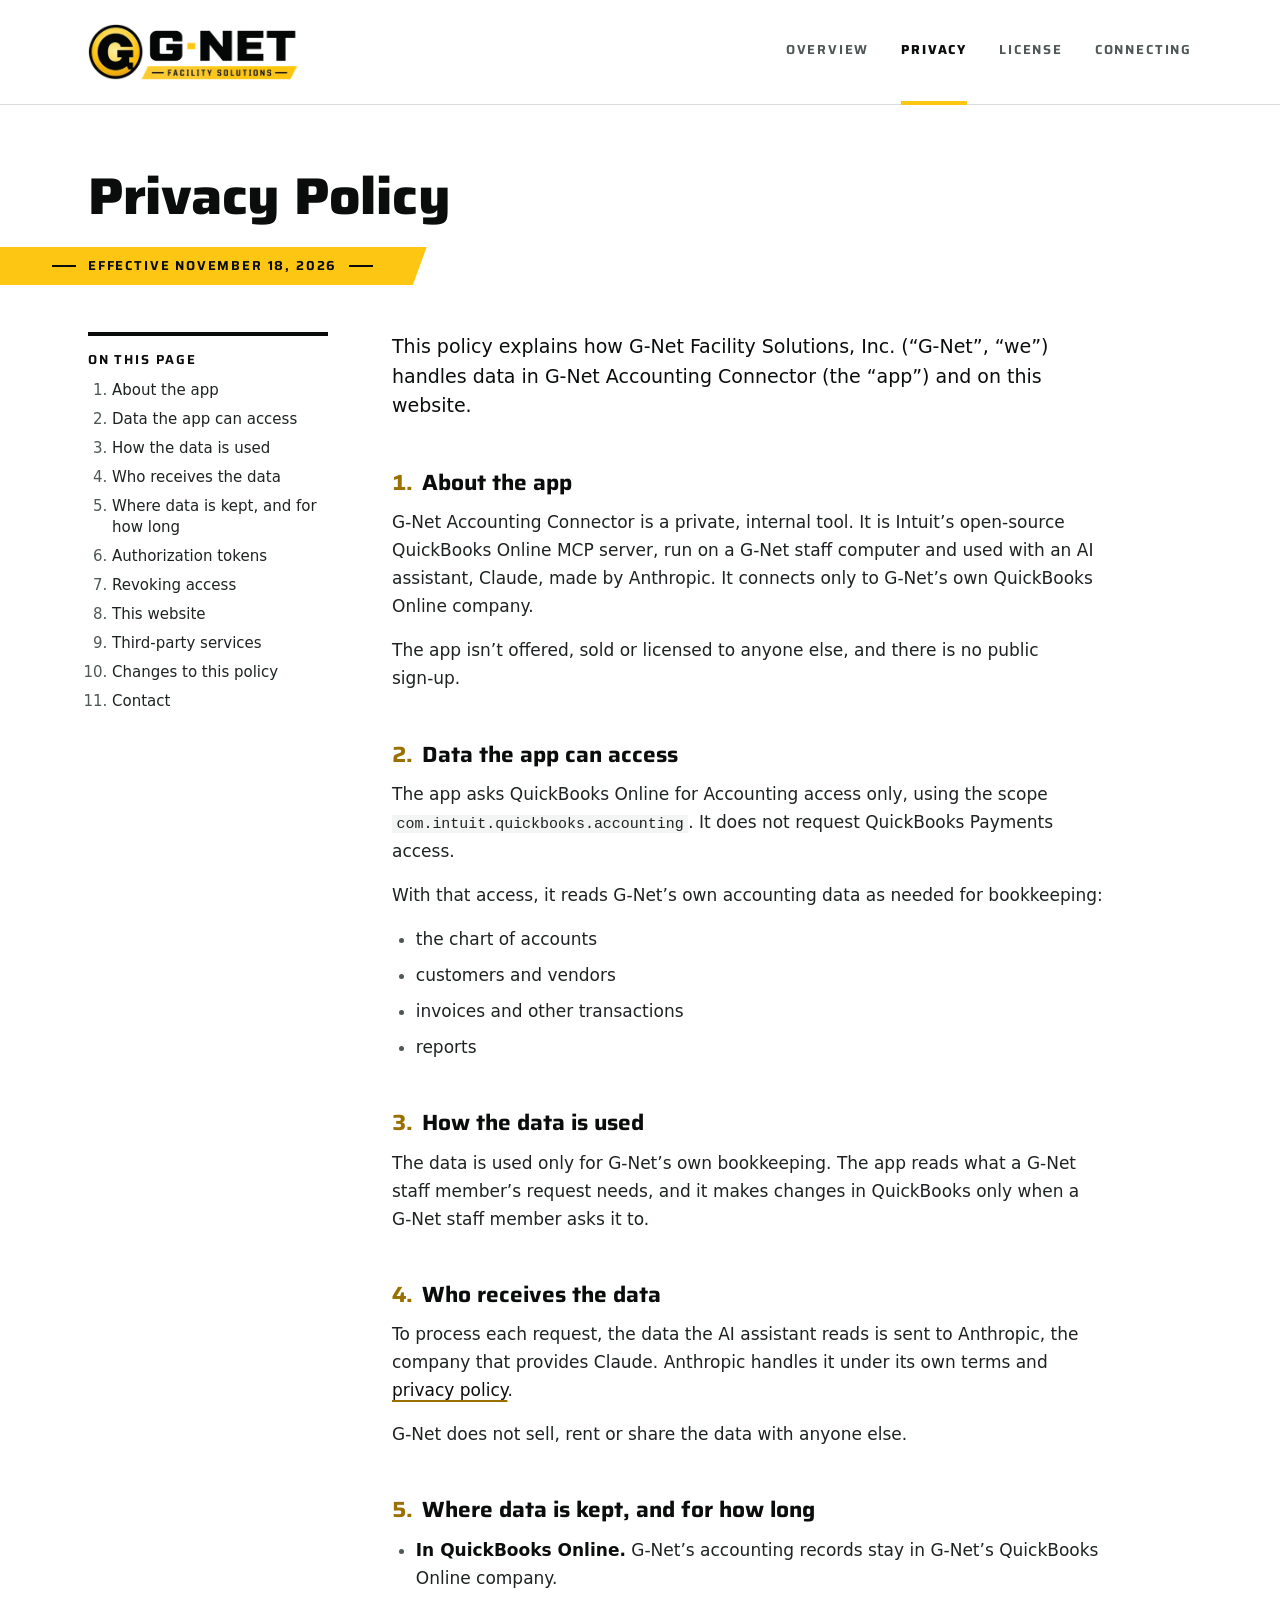
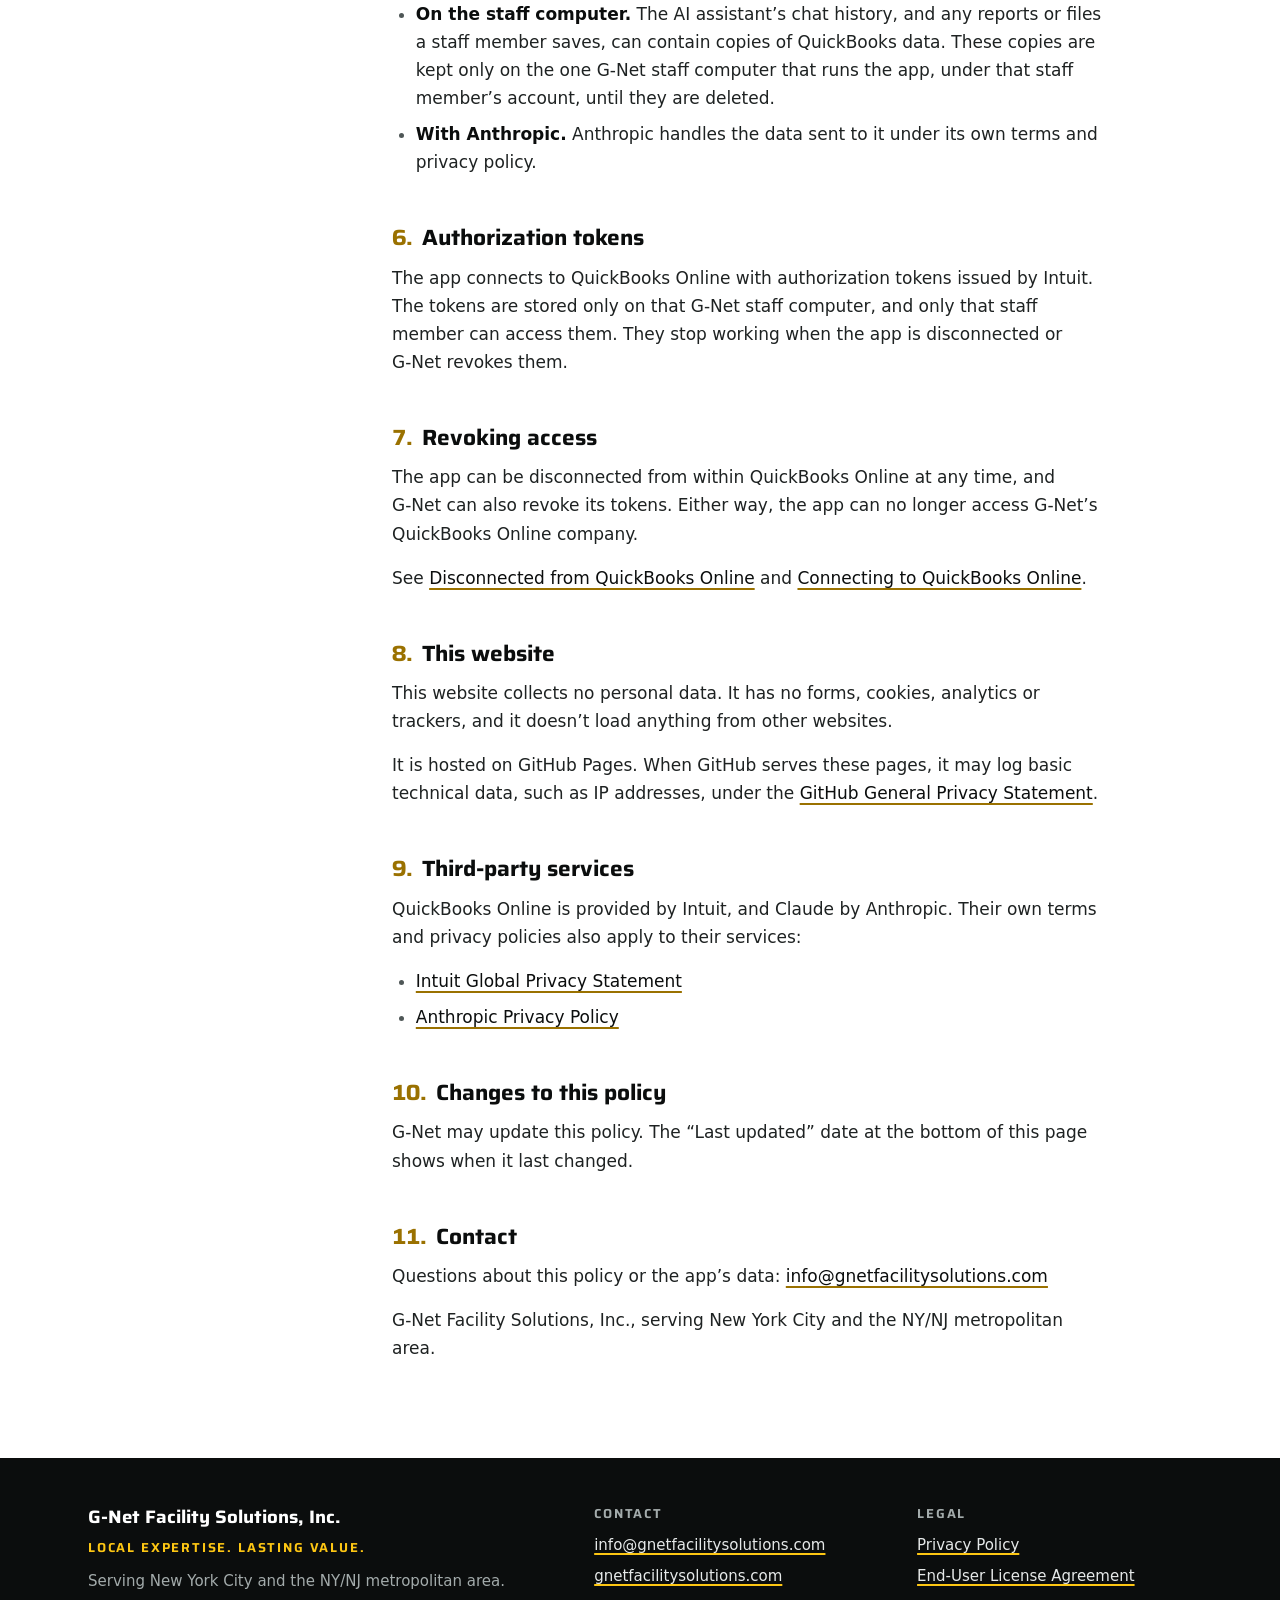
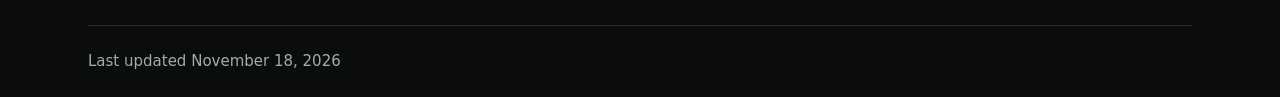
==== privacy.html @ 37465cec "Add G-Net Accounting Connector site" ====
<!doctype html>
<html lang="en">
<head>
  <meta charset="utf-8">
  <meta name="viewport" content="width=device-width, initial-scale=1">
  <meta http-equiv="Content-Security-Policy" content="default-src 'self'; img-src 'self'; style-src 'self'; font-src 'self'; script-src 'none'; object-src 'none'; base-uri 'self'; form-action 'none'">
  <title>Privacy Policy · G-Net Accounting Connector</title>
  <meta name="description" content="Privacy policy for G-Net Accounting Connector: what QuickBooks Online data it reads, who receives it, where it is kept, and how to revoke access.">
  <meta name="robots" content="noindex">
  <link rel="icon" href="favicon.ico" sizes="16x16 32x32 48x48">
  <link rel="icon" href="img/favicon.png" type="image/png" sizes="64x64">
  <link rel="apple-touch-icon" href="img/apple-touch-icon.png">
  <link rel="preload" href="fonts/saira-latin-wdth.woff2" as="font" type="font/woff2" crossorigin>
  <link rel="stylesheet" href="styles.css">
</head>
<body>
  <a class="skip" href="#main">Skip to content</a>

  <header class="masthead">
    <div class="masthead__inner">
      <a class="brand" href="index.html"><img src="img/gnet-logo.webp" width="480" height="127" alt="G-Net Facility Solutions"></a>
      <nav class="site-nav" aria-label="Main">
        <ul>
          <li><a href="index.html">Overview</a></li>
          <li><a href="privacy.html" aria-current="page">Privacy</a></li>
          <li><a href="eula.html">License</a></li>
          <li><a href="connect.html">Connecting</a></li>
        </ul>
      </nav>
    </div>
  </header>

  <main id="main">
    <div class="title">
      <h1>Privacy Policy</h1>
      <p class="band"><span>Effective <time datetime="2026-11-18">November 18, 2026</time></span></p>
    </div>

    <div class="layout layout--doc">
      <nav class="toc" aria-labelledby="toc-title">
        <p class="toc__title" id="toc-title">On this page</p>
        <ol>
          <li><a href="#about">About the app</a></li>
          <li><a href="#access">Data the app can access</a></li>
          <li><a href="#use">How the data is used</a></li>
          <li><a href="#sharing">Who receives the data</a></li>
          <li><a href="#retention">Where data is kept, and for how long</a></li>
          <li><a href="#tokens">Authorization tokens</a></li>
          <li><a href="#revoking">Revoking access</a></li>
          <li><a href="#website">This website</a></li>
          <li><a href="#third-parties">Third-party services</a></li>
          <li><a href="#changes">Changes to this policy</a></li>
          <li><a href="#contact">Contact</a></li>
        </ol>
      </nav>

      <article class="prose">
        <p class="lead">This policy explains how <span class="nb">G-Net</span> Facility Solutions, Inc. (“<span class="nb">G-Net</span>”, “we”) handles data in <span class="nb">G-Net</span> Accounting Connector (the “app”) and on this website.</p>

        <h2 id="about"><span class="num">1.</span> About the app</h2>
        <p><span class="nb">G-Net</span> Accounting Connector is a private, internal tool. It is Intuit’s open-source QuickBooks Online MCP server, run on a <span class="nb">G-Net</span> staff computer and used with an AI assistant, Claude, made by Anthropic. It connects only to <span class="nb">G-Net</span>’s own QuickBooks Online company.</p>
        <p>The app isn’t offered, sold or licensed to anyone else, and there is no public <span class="nb">sign-up</span>.</p>

        <h2 id="access"><span class="num">2.</span> Data the app can access</h2>
        <p>The app asks QuickBooks Online for Accounting access only, using the scope <code>com.intuit.quickbooks.accounting</code>. It does not request QuickBooks Payments access.</p>
        <p>With that access, it reads <span class="nb">G-Net</span>’s own accounting data as needed for bookkeeping:</p>
        <ul>
          <li>the chart of accounts</li>
          <li>customers and vendors</li>
          <li>invoices and other transactions</li>
          <li>reports</li>
        </ul>

        <h2 id="use"><span class="num">3.</span> How the data is used</h2>
        <p>The data is used only for <span class="nb">G-Net</span>’s own bookkeeping. The app reads what a <span class="nb">G-Net</span> staff member’s request needs, and it makes changes in QuickBooks only when a <span class="nb">G-Net</span> staff member asks it to.</p>

        <h2 id="sharing"><span class="num">4.</span> Who receives the data</h2>
        <p>To process each request, the data the AI assistant reads is sent to Anthropic, the company that provides Claude. Anthropic handles it under its own terms and <a href="https://www.anthropic.com/legal/privacy">privacy policy</a>.</p>
        <p><span class="nb">G-Net</span> does not sell, rent or share the data with anyone else.</p>

        <h2 id="retention"><span class="num">5.</span> Where data is kept, and for how long</h2>
        <ul>
          <li><strong>In QuickBooks Online.</strong> <span class="nb">G-Net</span>’s accounting records stay in <span class="nb">G-Net</span>’s QuickBooks Online company.</li>
          <li><strong>On the staff computer.</strong> The AI assistant’s chat history, and any reports or files a staff member saves, can contain copies of QuickBooks data. These copies are kept only on the one <span class="nb">G-Net</span> staff computer that runs the app, under that staff member’s account, until they are deleted.</li>
          <li><strong>With Anthropic.</strong> Anthropic handles the data sent to it under its own terms and privacy policy.</li>
        </ul>

        <h2 id="tokens"><span class="num">6.</span> Authorization tokens</h2>
        <p>The app connects to QuickBooks Online with authorization tokens issued by Intuit. The tokens are stored only on that <span class="nb">G-Net</span> staff computer, and only that staff member can access them. They stop working when the app is disconnected or <span class="nb">G-Net</span> revokes them.</p>

        <h2 id="revoking"><span class="num">7.</span> Revoking access</h2>
        <p>The app can be disconnected from within QuickBooks Online at any time, and <span class="nb">G-Net</span> can also revoke its tokens. Either way, the app can no longer access <span class="nb">G-Net</span>’s QuickBooks Online company.</p>
        <p>See <a href="disconnect.html">Disconnected from QuickBooks Online</a> and <a href="connect.html">Connecting to QuickBooks Online</a>.</p>

        <h2 id="website"><span class="num">8.</span> This website</h2>
        <p>This website collects no personal data. It has no forms, cookies, analytics or trackers, and it doesn’t load anything from other websites.</p>
        <p>It is hosted on GitHub Pages. When GitHub serves these pages, it may log basic technical data, such as IP addresses, under the <a href="https://docs.github.com/en/site-policy/privacy-policies/github-general-privacy-statement">GitHub General Privacy Statement</a>.</p>

        <h2 id="third-parties"><span class="num">9.</span> Third-party services</h2>
        <p>QuickBooks Online is provided by Intuit, and Claude by Anthropic. Their own terms and privacy policies also apply to their services:</p>
        <ul>
          <li><a href="https://www.intuit.com/privacy/statement/">Intuit Global Privacy Statement</a></li>
          <li><a href="https://www.anthropic.com/legal/privacy">Anthropic Privacy Policy</a></li>
        </ul>

        <h2 id="changes"><span class="num">10.</span> Changes to this policy</h2>
        <p><span class="nb">G-Net</span> may update this policy. The “Last updated” date at the bottom of this page shows when it last changed.</p>

        <h2 id="contact"><span class="num">11.</span> Contact</h2>
        <p>Questions about this policy or the app’s data: <a href="mailto:info@gnetfacilitysolutions.com">info@gnetfacilitysolutions.com</a></p>
        <p><span class="nb">G-Net</span> Facility Solutions, Inc., serving New York City and the NY/NJ metropolitan area.</p>
      </article>
    </div>
  </main>

  <footer class="site-footer">
    <div class="site-footer__inner">
      <div>
        <p class="site-footer__name"><span class="nb">G-Net</span> Facility Solutions, Inc.</p>
        <p class="site-footer__tagline">Local Expertise. Lasting Value.</p>
        <p>Serving New York City and the NY/NJ metropolitan area.</p>
      </div>
      <div>
        <p class="site-footer__label">Contact</p>
        <p><a href="mailto:info@gnetfacilitysolutions.com">info@gnetfacilitysolutions.com</a></p>
        <p><a href="https://gnetfacilitysolutions.com/">gnetfacilitysolutions.com</a></p>
      </div>
      <nav aria-label="Legal">
        <p class="site-footer__label">Legal</p>
        <ul>
          <li><a href="privacy.html" aria-current="page">Privacy Policy</a></li>
          <li><a href="eula.html">End-User License Agreement</a></li>
        </ul>
      </nav>
    </div>
    <div class="site-footer__base">
      <p>Last updated <time datetime="2026-11-18">November 18, 2026</time></p>
    </div>
  </footer>
</body>
</html>
---- styles.css ----
@font-face {
  font-family: "Saira Variable";
  src: url("fonts/saira-latin-wdth.woff2") format("woff2-variations"),
       url("fonts/saira-latin-wdth.woff2") format("woff2");
  font-weight: 100 900;
  font-stretch: 50% 125%;
  font-style: normal;
  font-display: swap;
}

:root {
  --yellow: #FDC613;
  --gold-deep: #9A7100;
  --ink: #0B0D0D;
  --ink-text: #1E2222;
  --ink-muted: #4F5757;
  --rule: #D9DCDA;
  --paper: #FFFFFF;
  --paper-tint: #F3F5F5;
  --footer-text: #E6E9E9;
  --footer-muted: #A3ABAB;
  --footer-rule: #2A3030;

  --font-display: "Saira Variable", system-ui, sans-serif;
  --font-body: system-ui, -apple-system, "Segoe UI", Roboto, "Helvetica Neue", Arial, sans-serif;
  --font-code: ui-monospace, "Cascadia Mono", Consolas, "SFMono-Regular", Menlo, monospace;

  --text-display: clamp(2.125rem, 1.55rem + 2.1vw, 3.25rem);
  --text-heading: 1.375rem;
  --text-sub: 1.0625rem;
  --text-body: 1.0625rem;
  --text-small: 0.9375rem;
  --text-label: 0.8125rem;

  --s1: 4px;
  --s2: 8px;
  --s3: 12px;
  --s4: 16px;
  --s5: 24px;
  --s6: 32px;
  --s7: 48px;
  --s8: 64px;
  --s9: 96px;

  --container: 75rem;
  --gutter: clamp(20px, 4vw, 48px);
  --measure: 66ch;
  --slant: -20deg;
}

*,
*::before,
*::after {
  box-sizing: border-box;
}

html {
  color-scheme: light;
  -webkit-text-size-adjust: 100%;
  text-size-adjust: 100%;
  scroll-padding-top: var(--s5);
}

body {
  margin: 0;
  min-height: 100vh;
  min-height: 100svh;
  display: flex;
  flex-direction: column;
  background: var(--paper);
  color: var(--ink-text);
  font-family: var(--font-body);
  font-size: var(--text-body);
  line-height: 1.65;
  overflow-x: clip;
  -webkit-font-smoothing: antialiased;
}

main {
  flex: 1 0 auto;
}

::selection {
  background: var(--yellow);
  color: var(--ink);
}

img {
  display: block;
  max-width: 100%;
  height: auto;
}

p,
ul,
ol,
dl,
dd,
h1,
h2,
h3 {
  margin: 0;
}

/* Links and focus */

a {
  color: var(--ink);
  text-decoration-line: underline;
  text-decoration-color: var(--gold-deep);
  text-decoration-thickness: 2px;
  text-underline-offset: 0.22em;
  transition: background-color 160ms cubic-bezier(0.16, 1, 0.3, 1),
              text-decoration-color 160ms cubic-bezier(0.16, 1, 0.3, 1);
}

a:hover {
  background-color: var(--yellow);
  text-decoration-color: var(--ink);
}

:focus-visible {
  outline: 3px solid var(--ink);
  outline-offset: 3px;
}

.skip {
  position: absolute;
  left: var(--gutter);
  top: var(--s2);
  z-index: 10;
  padding: var(--s2) var(--s4);
  background: var(--ink);
  color: var(--paper);
  font-weight: 600;
  text-decoration: none;
  transform: translateY(-200%);
}

.skip:focus-visible {
  transform: none;
  outline-color: var(--yellow);
}

.skip:hover {
  background: var(--ink);
}

/* Shared label voice, after the logo's "FACILITY SOLUTIONS" */

.label,
.site-nav a,
.band,
.toc__title,
.facts__title,
.facts dt,
.site-footer__label {
  font-family: var(--font-display);
  font-size: var(--text-label);
  font-weight: 650;
  font-stretch: 100%;
  line-height: 1.2;
  letter-spacing: 0.14em;
  text-transform: uppercase;
}

/* Masthead */

.masthead {
  border-bottom: 1px solid var(--rule);
}

.masthead__inner {
  max-width: var(--container);
  margin-inline: auto;
  padding-inline: var(--gutter);
  display: flex;
  flex-wrap: wrap;
  align-items: stretch;
  justify-content: space-between;
  column-gap: var(--s7);
}

.brand {
  display: block;
  align-self: center;
  margin-block: var(--s5);
}

.brand:hover {
  background: none;
}

.brand img {
  width: 210px;
}

.site-nav ul {
  height: 100%;
  display: flex;
  align-items: stretch;
  gap: var(--s6);
  padding: 0;
  list-style: none;
}

.site-nav li {
  display: flex;
}

.site-nav a {
  display: flex;
  align-items: center;
  margin-bottom: -1px;
  padding-block: var(--s3);
  border-bottom: 4px solid transparent;
  color: var(--ink-muted);
  text-decoration: none;
  transition: color 160ms cubic-bezier(0.16, 1, 0.3, 1),
              border-color 160ms cubic-bezier(0.16, 1, 0.3, 1);
}

.site-nav a:hover {
  background: none;
  color: var(--ink);
  border-bottom-color: var(--ink);
}

.site-nav a[aria-current="page"] {
  color: var(--ink);
  font-weight: 750;
  border-bottom-color: var(--yellow);
}

.site-nav a:focus-visible {
  outline-offset: -3px;
}

/* Title block and the banner band */

.title {
  max-width: var(--container);
  margin-inline: auto;
  padding: var(--s8) var(--gutter) var(--s7);
}

.title h1 {
  max-width: 22ch;
  color: var(--ink);
  font-family: var(--font-display);
  font-size: var(--text-display);
  font-weight: 800;
  font-stretch: 112%;
  line-height: 1.05;
  letter-spacing: -0.005em;
  text-wrap: balance;
}

.band {
  position: relative;
  isolation: isolate;
  display: inline-flex;
  align-items: center;
  gap: var(--s3);
  margin-top: var(--s5);
  padding: 11px 40px 11px 0;
  color: var(--ink);
}

.band::before {
  content: "";
  position: absolute;
  z-index: -1;
  inset: 0 0 0 -100vw;
  background: var(--yellow);
  transform: skewX(var(--slant));
  transform-origin: 0 100%;
}

.band::after,
.band > span::before {
  content: "";
  flex: none;
  width: 24px;
  height: 2px;
  background: var(--ink);
}

.band > span {
  position: relative;
}

.band > span::before {
  position: absolute;
  top: calc(50% - 1px);
  right: calc(100% + var(--s3));
}

/* Page layouts */

.layout {
  max-width: var(--container);
  margin-inline: auto;
  padding: 0 var(--gutter) var(--s9);
  display: grid;
  grid-template-columns: minmax(0, 1fr);
  gap: var(--s7);
}

.layout > * {
  min-width: 0;
}

.layout--single .prose,
.layout--info .prose,
.layout--doc .prose {
  max-width: var(--measure);
}

@media (min-width: 880px) {
  .layout--doc {
    grid-template-columns: 15rem minmax(0, var(--measure));
    column-gap: var(--s8);
    justify-content: start;
    align-items: start;
  }

  .layout--doc .toc {
    position: sticky;
    top: var(--s6);
  }

  .layout--info {
    grid-template-columns: minmax(0, var(--measure)) 19rem;
    grid-template-areas:
      "lead facts"
      "body facts";
    grid-template-rows: auto 1fr;
    column-gap: var(--s8);
    row-gap: var(--s7);
    justify-content: start;
    align-items: start;
  }

  .layout--info .lead-block {
    grid-area: lead;
  }

  .layout--info .facts {
    grid-area: facts;
  }

  .layout--info .body-block {
    grid-area: body;
  }
}

/* Reading column */

.prose > * + * {
  margin-top: var(--s4);
}

.prose h2 {
  margin-top: var(--s7);
  color: var(--ink);
  font-family: var(--font-display);
  font-size: var(--text-heading);
  font-weight: 700;
  font-stretch: 106%;
  line-height: 1.25;
  text-wrap: balance;
}

.prose h2 + * {
  margin-top: var(--s3);
}

.prose > h2:first-child {
  margin-top: 0;
}

.prose h2 .num {
  color: var(--gold-deep);
  font-variant-numeric: tabular-nums;
  margin-right: 0.15em;
}

.prose ul,
.prose ol {
  padding-left: 1.4em;
}

.prose li + li {
  margin-top: var(--s2);
}

.prose li::marker {
  color: var(--ink-muted);
}

.prose ol > li::marker {
  font-variant-numeric: tabular-nums;
  font-weight: 600;
}

.prose strong {
  color: var(--ink);
  font-weight: 650;
}

.lead {
  color: var(--ink);
  font-size: 1.1875rem;
  line-height: 1.55;
}

.muted {
  color: var(--ink-muted);
}

.nb {
  white-space: nowrap;
}

code {
  padding: 0.05em 0.3em;
  background: var(--paper-tint);
  font-family: var(--font-code);
  font-size: 0.88em;
  overflow-wrap: anywhere;
}

/* Contents rail (legal pages) */

.toc {
  border-top: 4px solid var(--ink);
  padding-top: var(--s4);
}

.toc__title {
  color: var(--ink);
}

.toc ol {
  margin-top: var(--s3);
  padding-left: 1.6em;
  font-size: var(--text-small);
  line-height: 1.4;
}

.toc li + li {
  margin-top: var(--s2);
}

.toc li::marker {
  color: var(--ink-muted);
  font-variant-numeric: tabular-nums;
}

.toc a {
  color: var(--ink-text);
  text-decoration-color: transparent;
}

.toc a:hover {
  text-decoration-color: var(--ink);
}

/* Fact list aside (info pages) */

.facts {
  border-top: 4px solid var(--ink);
  background: var(--paper-tint);
  padding: var(--s5);
}

.facts__title {
  color: var(--ink);
}

.facts dl {
  margin-top: var(--s4);
}

.facts dl > div {
  padding-block: var(--s3);
  border-top: 1px solid var(--rule);
}

.facts dl > div:last-child {
  padding-bottom: 0;
}

.facts dt {
  color: var(--ink-muted);
  font-size: 0.75rem;
}

.facts dd {
  margin-top: var(--s1);
  color: var(--ink);
  font-size: var(--text-small);
  font-weight: 500;
  line-height: 1.45;
}

/* Page list (overview) */

.pages {
  padding: 0;
  list-style: none;
}

.pages li:last-child {
  border-bottom: 1px solid var(--rule);
}

.prose .pages {
  padding-left: 0;
}

.prose .pages li + li {
  margin-top: 0;
}

.pages li {
  padding-block: var(--s4);
  border-top: 1px solid var(--rule);
}

.pages a {
  font-family: var(--font-display);
  font-size: var(--text-sub);
  font-weight: 700;
  font-stretch: 106%;
  line-height: 1.3;
}

.pages p {
  margin-top: var(--s1);
  color: var(--ink-muted);
  font-size: var(--text-small);
  line-height: 1.5;
}

/* Footer */

.site-footer {
  background: var(--ink);
  color: var(--footer-text);
  font-size: var(--text-small);
  line-height: 1.55;
}

.site-footer a {
  color: var(--footer-text);
  text-decoration-color: var(--yellow);
}

.site-footer a:hover {
  background: none;
  color: var(--yellow);
  text-decoration-color: var(--yellow);
}

.site-footer :focus-visible {
  outline-color: var(--yellow);
}

.site-footer__inner {
  max-width: var(--container);
  margin-inline: auto;
  padding: var(--s7) var(--gutter) var(--s6);
  display: grid;
  grid-template-columns: minmax(0, 1fr);
  gap: var(--s6);
}

@media (min-width: 720px) {
  .site-footer__inner {
    grid-template-columns: minmax(0, 2fr) minmax(0, 1.2fr) minmax(0, 1.2fr);
    gap: var(--s7);
  }
}

.site-footer__name {
  color: var(--paper);
  font-family: var(--font-display);
  font-size: 1.125rem;
  font-weight: 700;
  font-stretch: 108%;
  line-height: 1.3;
}

.site-footer__tagline {
  margin-top: var(--s2);
  color: var(--yellow);
  font-family: var(--font-display);
  font-size: var(--text-label);
  font-weight: 650;
  letter-spacing: 0.14em;
  text-transform: uppercase;
}

.site-footer__inner p + p {
  margin-top: var(--s2);
}

.site-footer__inner .site-footer__tagline + p {
  margin-top: var(--s3);
  color: var(--footer-muted);
}

.site-footer__label {
  color: var(--footer-muted);
  margin-bottom: var(--s3);
}

.site-footer ul {
  padding: 0;
  list-style: none;
}

.site-footer li + li {
  margin-top: var(--s2);
}

.site-footer__base {
  max-width: var(--container);
  margin-inline: auto;
  padding-inline: var(--gutter);
}

.site-footer__base p {
  padding-block: var(--s5);
  border-top: 1px solid var(--footer-rule);
  color: var(--footer-muted);
}

/* Narrow screens */

@media (max-width: 719px) {
  .brand {
    align-self: flex-start;
    margin-block: var(--s4) var(--s2);
  }

  .brand img {
    width: 168px;
  }

  .masthead__inner {
    flex-direction: column;
    align-items: stretch;
  }

  .site-nav ul {
    flex-wrap: wrap;
    justify-content: space-between;
    column-gap: var(--s3);
    row-gap: 0;
  }

  .site-nav a {
    padding-block: var(--s3);
    font-size: 0.75rem;
    letter-spacing: 0.1em;
  }

  .title {
    padding-top: var(--s7);
    padding-bottom: var(--s6);
  }

  .band > span::before {
    display: none;
  }

  .layout {
    padding-bottom: var(--s8);
  }
}

@media (prefers-reduced-motion: reduce) {
  * {
    transition: none !important;
  }
}

/* Print: plain document, black on white */

@media print {
  @page {
    margin: 18mm 16mm;
  }

  html {
    font-size: 10.5pt;
  }

  body {
    display: block;
    color: #000;
  }

  .skip,
  .site-nav,
  .toc,
  .site-footer nav {
    display: none;
  }

  .masthead {
    border-bottom: 1pt solid #000;
  }

  .brand {
    margin-block: 0 8pt;
  }

  .brand img {
    width: 150px;
  }

  .title {
    padding: 14pt 0 10pt;
  }

  .band {
    margin-top: 8pt;
    padding: 0;
  }

  .band::before,
  .band::after,
  .band > span::before {
    display: none;
  }

  .layout {
    display: block;
    padding: 0;
  }

  .layout .prose,
  .facts {
    max-width: none;
  }

  .facts {
    margin: 12pt 0;
    padding: 8pt 0;
    border-top: 1pt solid #000;
    background: none;
  }

  .prose h2 {
    break-after: avoid;
    margin-top: 16pt;
  }

  p,
  li {
    orphans: 3;
    widows: 3;
  }

  a,
  .site-footer a {
    color: #000;
    text-decoration: underline;
    text-decoration-color: #000;
    text-decoration-thickness: 1px;
  }

  .prose a[href^="http"]::after,
  .prose a[href^="mailto:"]::after {
    content: " (" attr(href) ")";
    font-size: 0.9em;
    overflow-wrap: anywhere;
  }

  .prose a[href^="mailto:"]::after {
    content: none;
  }

  .site-footer {
    margin-top: 18pt;
    border-top: 1pt solid #000;
    background: none;
    color: #000;
  }

  .site-footer__inner {
    display: block;
    padding: 8pt 0 0;
  }

  .site-footer__inner > * + * {
    margin-top: 6pt;
  }

  .site-footer a,
  .site-footer__name,
  .site-footer__tagline,
  .site-footer__label,
  .site-footer__inner .site-footer__tagline + p,
  .site-footer__base p {
    color: #000;
  }

  .site-footer__base {
    padding: 0;
  }

  .site-footer__base p {
    padding-block: 6pt 0;
    border-top: 0;
  }

  code {
    background: none;
  }
}
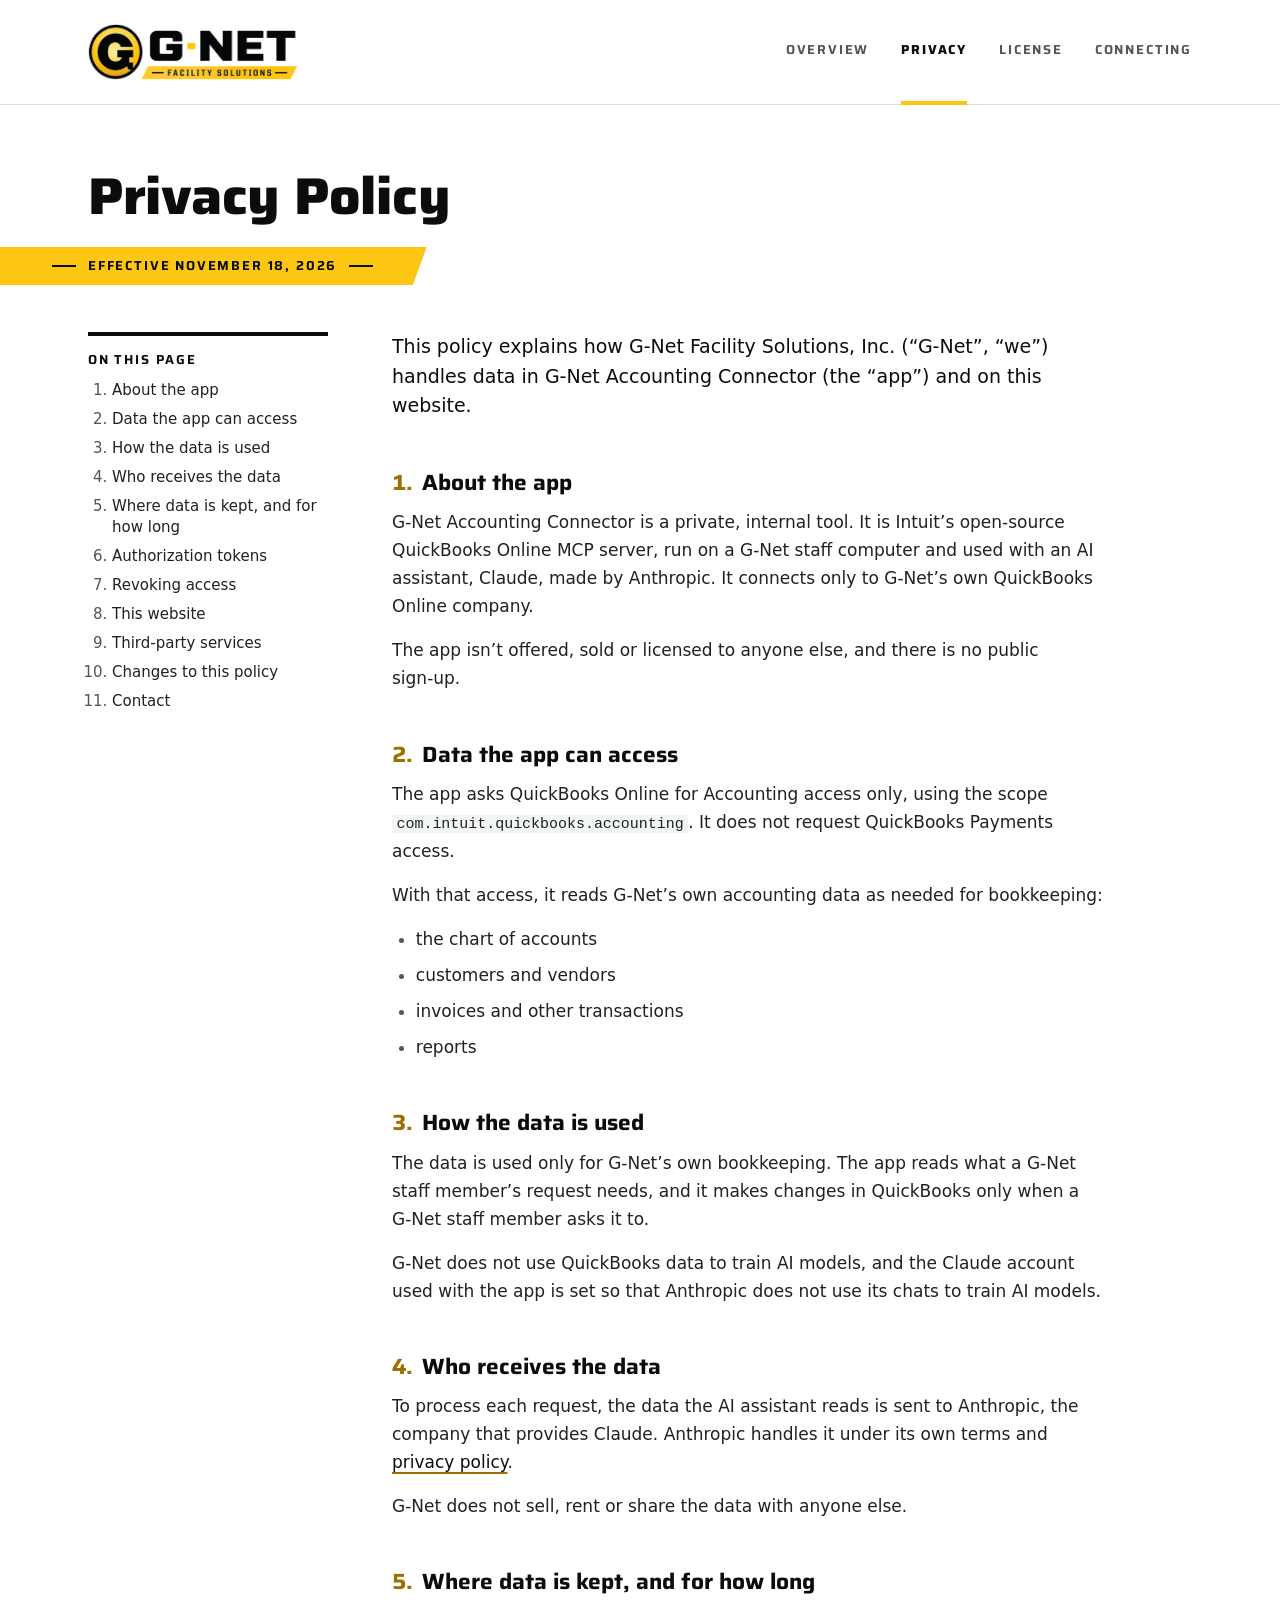
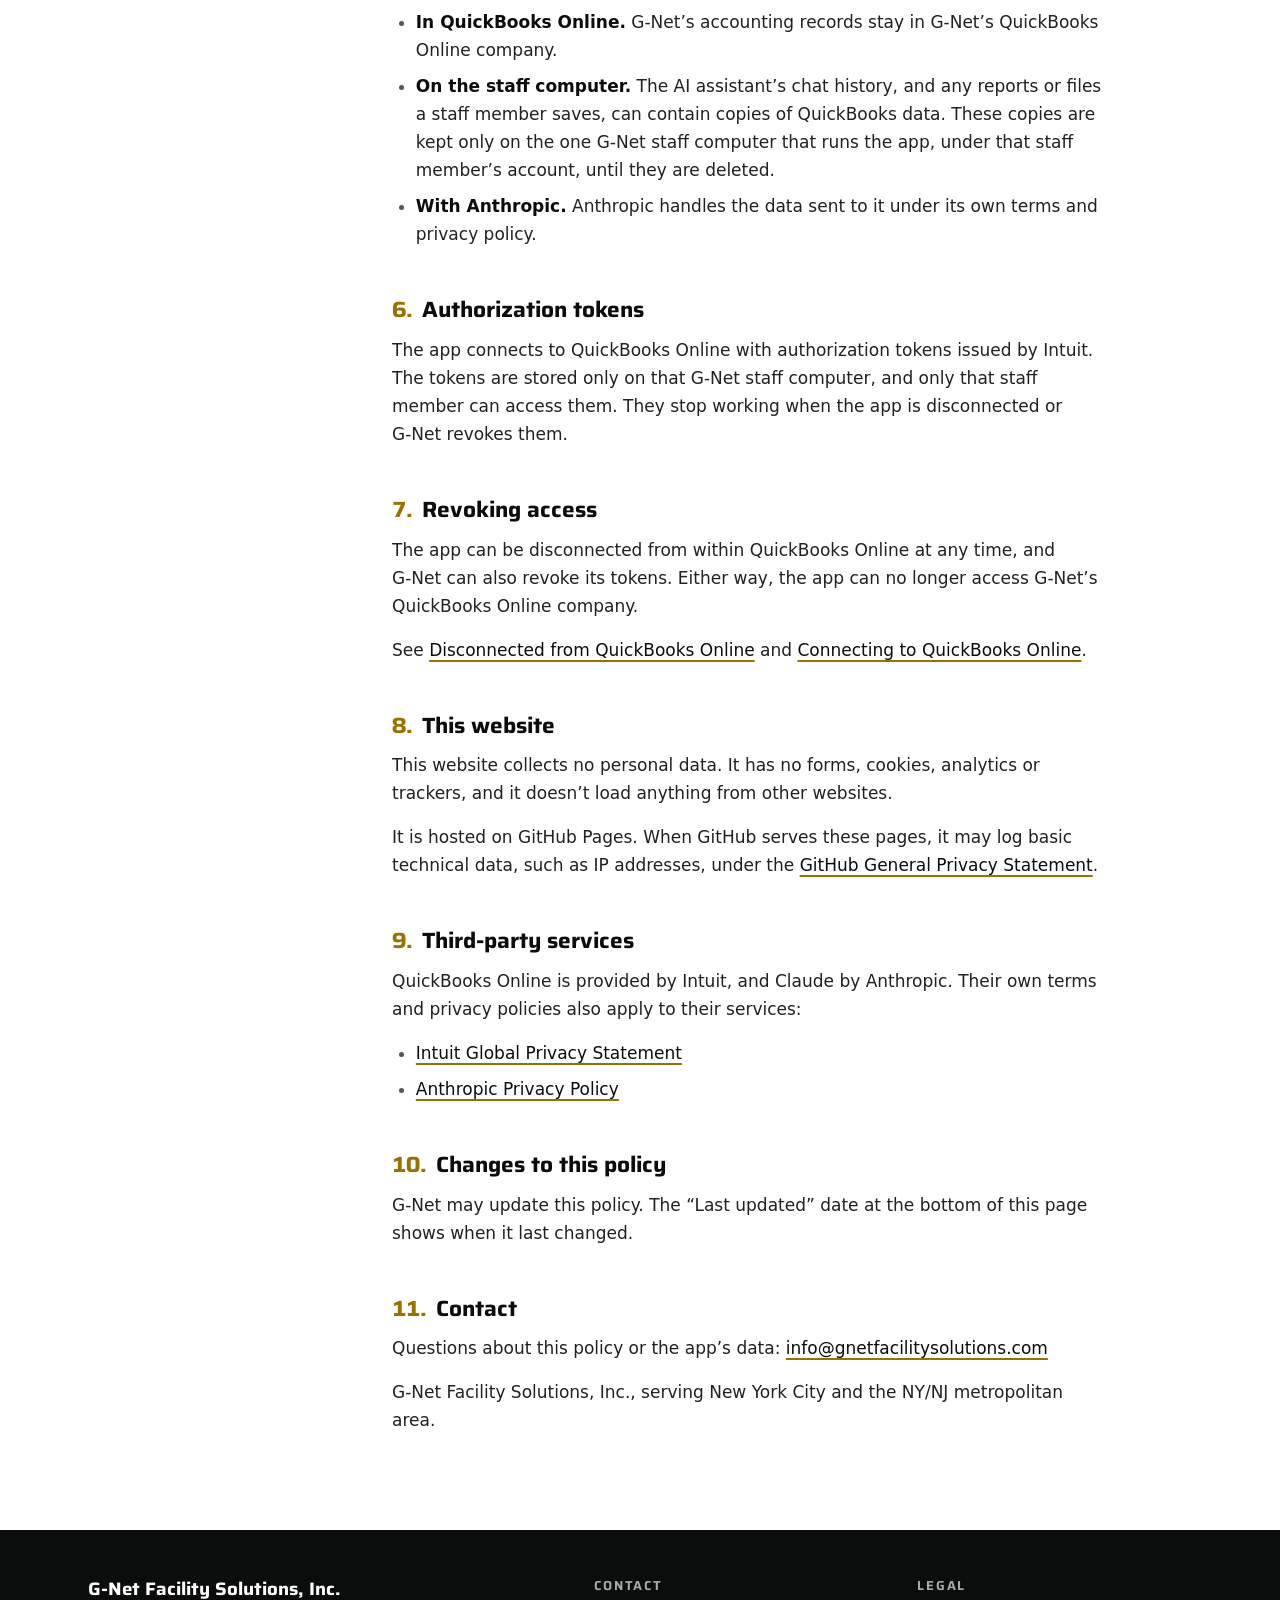
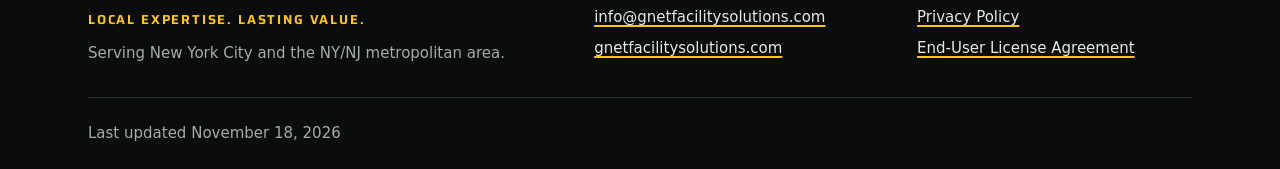
==== commit dc4d2c68: "Add AI training statement to privacy policy" ====
--- a/privacy.html
+++ b/privacy.html
@@ -73,6 +73,7 @@
 
         <h2 id="use"><span class="num">3.</span> How the data is used</h2>
         <p>The data is used only for <span class="nb">G-Net</span>’s own bookkeeping. The app reads what a <span class="nb">G-Net</span> staff member’s request needs, and it makes changes in QuickBooks only when a <span class="nb">G-Net</span> staff member asks it to.</p>
+        <p><span class="nb">G-Net</span> does not use QuickBooks data to train AI models, and the Claude account used with the app is set so that Anthropic does not use its chats to train AI models.</p>
 
         <h2 id="sharing"><span class="num">4.</span> Who receives the data</h2>
         <p>To process each request, the data the AI assistant reads is sent to Anthropic, the company that provides Claude. Anthropic handles it under its own terms and <a href="https://www.anthropic.com/legal/privacy">privacy policy</a>.</p>
